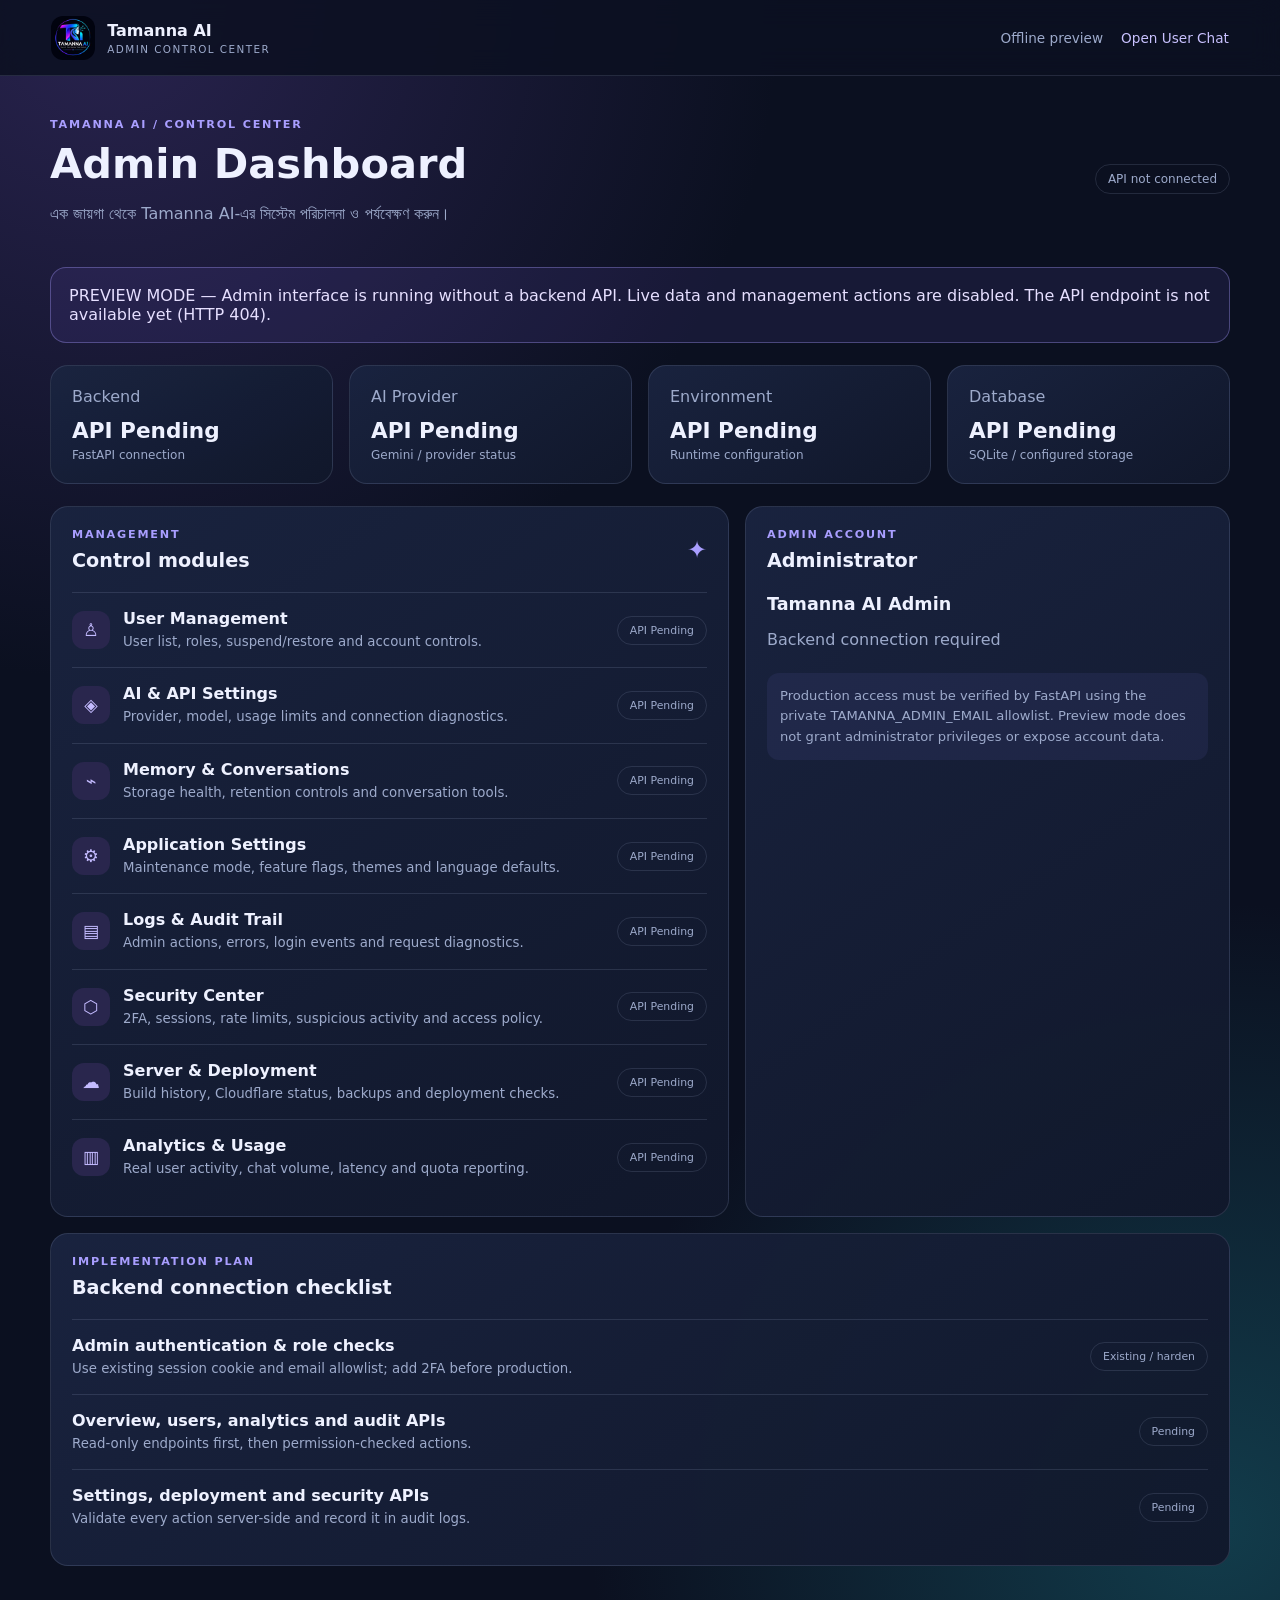
==== admin/index.html @ 32083f6c "Complete replacement with source chat and admin panels" ====
<!doctype html>
<html lang="bn">
<head>
  <meta charset="utf-8"><meta name="viewport" content="width=device-width,initial-scale=1">
  <meta name="theme-color" content="#11172b"><title>Tamanna AI — Admin Control Center</title>
  <link rel="icon" href="../assets/tamanna-ai-official-logo.jpg" type="image/svg+xml"><link rel="stylesheet" href="../css/admin.css">
</head>
<body>
<header class="admin-topbar"><a class="admin-brand" href="../"><img src="../assets/tamanna-ai-official-logo.jpg" alt="Tamanna AI TI Logo"><span><strong>Tamanna AI</strong><small>ADMIN CONTROL CENTER</small></span></a><div class="top-actions"><span id="adminIdentity">Admin workspace</span><a class="top-link" href="../">Open User Chat</a></div></header>
<main class="admin-main">
<section class="welcome"><div><p class="eyebrow">TAMANNA AI / CONTROL CENTER</p><h1>Admin Dashboard</h1><p>এক জায়গা থেকে Tamanna AI-এর সিস্টেম পরিচালনা ও পর্যবেক্ষণ করুন।</p></div><span id="systemStatus" class="status-pill">Checking connection…</span></section>
<section id="modeBanner" class="access-state" role="status" aria-live="polite">Backend connection যাচাই করা হচ্ছে…</section>
<section id="adminContent">
<div class="stats-grid">
<article class="stat-card"><span>Backend</span><strong id="backendStatus">API Pending</strong><small>FastAPI connection</small></article>
<article class="stat-card"><span>AI Provider</span><strong id="modelProvider">API Pending</strong><small>Gemini / provider status</small></article>
<article class="stat-card"><span>Environment</span><strong id="environment">API Pending</strong><small>Runtime configuration</small></article>
<article class="stat-card"><span>Database</span><strong id="database">API Pending</strong><small>SQLite / configured storage</small></article>
</div>
<div class="admin-grid">
<section class="panel-card"><div class="panel-heading"><div><p class="eyebrow">MANAGEMENT</p><h2>Control modules</h2></div><span class="panel-icon">✦</span></div><div class="tool-list">
<div class="tool-row"><span class="tool-icon">♙</span><div><strong>User Management</strong><small>User list, roles, suspend/restore and account controls.</small></div><span class="tool-state">API Pending</span></div>
<div class="tool-row"><span class="tool-icon">◈</span><div><strong>AI & API Settings</strong><small>Provider, model, usage limits and connection diagnostics.</small></div><span class="tool-state">API Pending</span></div>
<div class="tool-row"><span class="tool-icon">⌁</span><div><strong>Memory & Conversations</strong><small>Storage health, retention controls and conversation tools.</small></div><span class="tool-state">API Pending</span></div>
<div class="tool-row"><span class="tool-icon">⚙</span><div><strong>Application Settings</strong><small>Maintenance mode, feature flags, themes and language defaults.</small></div><span class="tool-state">API Pending</span></div>
<div class="tool-row"><span class="tool-icon">▤</span><div><strong>Logs & Audit Trail</strong><small>Admin actions, errors, login events and request diagnostics.</small></div><span class="tool-state">API Pending</span></div>
<div class="tool-row"><span class="tool-icon">⬡</span><div><strong>Security Center</strong><small>2FA, sessions, rate limits, suspicious activity and access policy.</small></div><span class="tool-state">API Pending</span></div>
<div class="tool-row"><span class="tool-icon">☁</span><div><strong>Server & Deployment</strong><small>Build history, Cloudflare status, backups and deployment checks.</small></div><span class="tool-state">API Pending</span></div>
<div class="tool-row"><span class="tool-icon">▥</span><div><strong>Analytics & Usage</strong><small>Real user activity, chat volume, latency and quota reporting.</small></div><span class="tool-state">API Pending</span></div>
</div></section>
<section class="panel-card"><div class="panel-heading"><div><p class="eyebrow">ADMIN ACCOUNT</p><h2>Administrator</h2></div></div><p id="adminName" class="admin-name">Tamanna AI Admin</p><p id="adminEmail" class="admin-email">Tamanna456760@gmail.com</p><p class="security-note">Production access must be verified by FastAPI using the private TAMANNA_ADMIN_EMAIL allowlist. Preview mode does not grant administrator privileges or expose account data.</p><button id="adminLogout" class="logout-button" type="button" hidden>Sign out</button>
</section>
</div>
<section class="panel-card api-checklist"><p class="eyebrow">IMPLEMENTATION PLAN</p><h2>Backend connection checklist</h2><div class="tool-list">
<div class="tool-row"><div><strong>Admin authentication & role checks</strong><small>Use existing session cookie and email allowlist; add 2FA before production.</small></div><span class="tool-state">Existing / harden</span></div>
<div class="tool-row"><div><strong>Overview, users, analytics and audit APIs</strong><small>Read-only endpoints first, then permission-checked actions.</small></div><span class="tool-state">Pending</span></div>
<div class="tool-row"><div><strong>Settings, deployment and security APIs</strong><small>Validate every action server-side and record it in audit logs.</small></div><span class="tool-state">Pending</span></div>
</div></section>
</section>
</main>
<script src="../js/admin.js?v=20261106_preview"></script>
</body></html>
---- css/admin.css ----
:root{color-scheme:dark;--bg:#0b1020;--panel:#141c32;--panel2:#1b2541;--line:rgba(184,197,235,.14);--text:#eef1ff;--muted:#9daacb;--accent:#9181ff}*{box-sizing:border-box}body{margin:0;min-height:100vh;background:radial-gradient(circle at 8% 0%,#29234f,transparent 34%),radial-gradient(circle at 95% 95%,#123c4b,transparent 32%),var(--bg);color:var(--text);font-family:system-ui,-apple-system,sans-serif}.admin-topbar{height:76px;padding:0 clamp(16px,4vw,54px);display:flex;align-items:center;justify-content:space-between;border-bottom:1px solid var(--line);background:rgba(12,17,34,.88);backdrop-filter:blur(14px)}.admin-brand{display:flex;align-items:center;gap:12px;color:inherit;text-decoration:none}.admin-brand img{width:44px;height:44px;border-radius:12px}.admin-brand strong,.admin-brand small{display:block}.admin-brand small{margin-top:3px;font-size:.65rem;letter-spacing:.14em;color:var(--muted)}.top-actions{display:flex;align-items:center;gap:18px;color:var(--muted);font-size:.85rem}.top-link{color:#c9c2ff;text-decoration:none}.admin-main{width:min(1180px,calc(100% - 36px));margin:42px auto}.welcome{display:flex;align-items:center;justify-content:space-between;gap:20px;margin-bottom:28px}.eyebrow{margin:0 0 8px;color:#a99eff;font-size:.7rem;letter-spacing:.16em;font-weight:700}.welcome h1{margin:0;font-size:clamp(1.8rem,4vw,2.6rem)}.welcome p:last-child{color:var(--muted)}.status-pill,.tool-state{border:1px solid var(--line);border-radius:999px;padding:7px 12px;font-size:.75rem;color:var(--muted)}.status-pill.online,.tool-state.enabled{color:#75e0bd;border-color:rgba(117,224,189,.25)}.access-state{padding:18px;border:1px solid var(--line);border-radius:16px;background:var(--panel);color:var(--muted)}.access-state.error{color:#ffabb3;border-color:rgba(255,107,122,.3)}.stats-grid{display:grid;grid-template-columns:repeat(4,minmax(0,1fr));gap:16px;margin:22px 0}.stat-card,.panel-card{background:linear-gradient(145deg,rgba(26,36,64,.96),rgba(17,24,43,.96));border:1px solid var(--line);border-radius:18px;padding:21px}.stat-card span,.stat-card small{display:block;color:var(--muted)}.stat-card strong{display:block;margin:12px 0 5px;font-size:1.35rem;overflow-wrap:anywhere}.stat-card small{font-size:.75rem}.admin-grid{display:grid;grid-template-columns:1.4fr 1fr;gap:16px}.panel-heading{display:flex;justify-content:space-between;align-items:center}.panel-heading h2{margin:0;font-size:1.2rem}.panel-icon{font-size:1.5rem;color:#a99eff}.tool-list{margin-top:20px}.tool-row{display:flex;align-items:center;gap:13px;padding:16px 0;border-top:1px solid var(--line)}.tool-icon{width:38px;height:38px;display:grid;place-items:center;border-radius:12px;background:#29264d;color:#c4bbff;font-size:1.1rem;flex:none}.tool-row div{min-width:0;flex:1}.tool-row strong,.tool-row small{display:block}.tool-row small{margin-top:4px;color:var(--muted);line-height:1.45}.tool-state{white-space:nowrap;font-size:.68rem}.admin-name{font-size:1.1rem;font-weight:700;margin:22px 0 4px}.admin-email,.security-note{color:var(--muted);overflow-wrap:anywhere}.security-note{margin-top:24px;padding:13px;border-radius:12px;background:rgba(145,129,255,.08);font-size:.82rem;line-height:1.55}.logout-button{margin-top:15px;padding:11px 16px;border:1px solid rgba(255,125,145,.28);border-radius:11px;background:#43253b;color:#ffdce2;font:inherit;cursor:pointer}@media(max-width:800px){.stats-grid{grid-template-columns:repeat(2,minmax(0,1fr))}.admin-grid{grid-template-columns:1fr}}@media(max-width:520px){.admin-topbar{height:auto;min-height:70px;padding:12px}.top-actions{gap:9px;font-size:.72rem}.admin-brand img{width:38px;height:38px}.admin-main{margin:26px auto}.welcome{align-items:flex-start;flex-direction:column}.stats-grid{gap:10px}.stat-card,.panel-card{padding:15px}.tool-row{align-items:flex-start;flex-wrap:wrap}.tool-state{margin-left:50px}}
.access-state.preview{color:#e6dfff;border-color:rgba(169,158,255,.35);background:rgba(113,94,210,.12)}.access-state.error{color:#ffb7c0;border-color:rgba(255,107,122,.35)}.api-checklist{margin-top:16px}.api-checklist h2{margin:0;font-size:1.2rem}
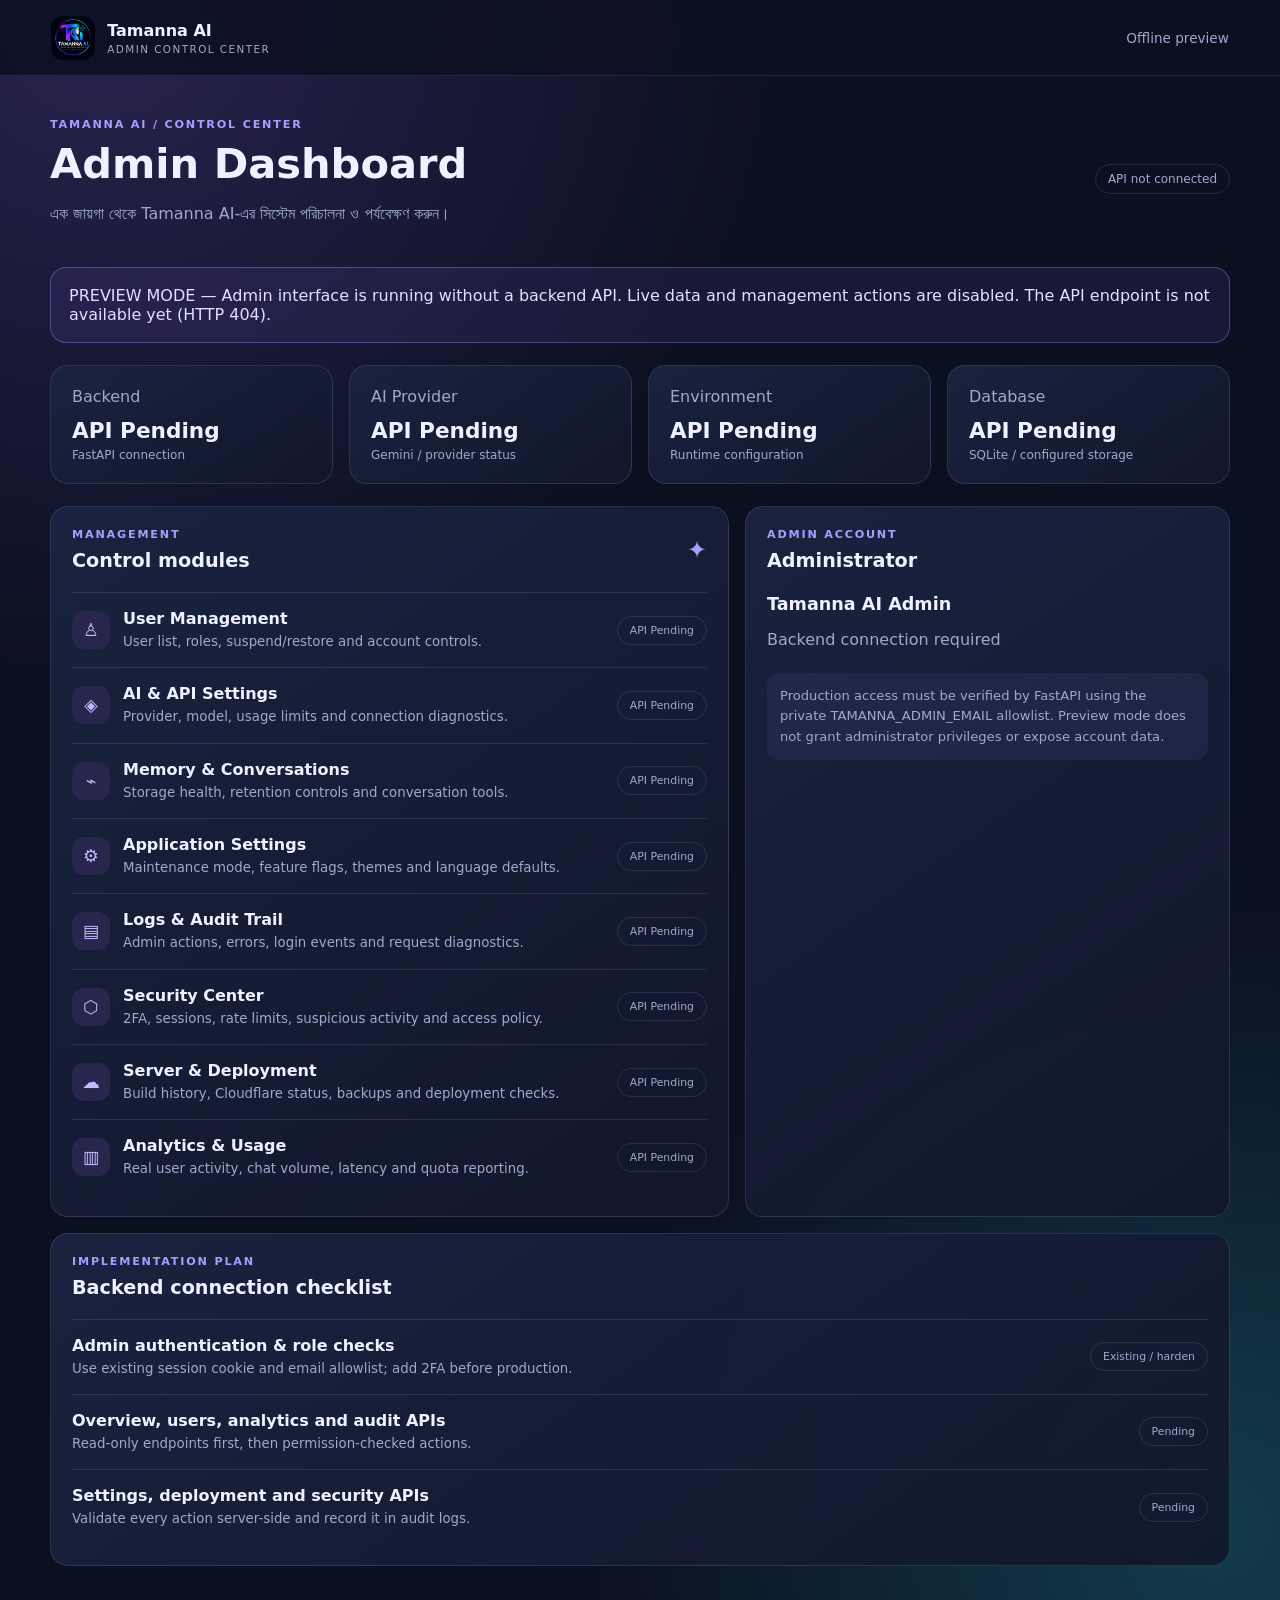
==== commit 81ffcd3e: "Remove cross-navigation from isolated admin panel" ====
--- a/admin/index.html
+++ b/admin/index.html
@@ -6,7 +6,7 @@
   <link rel="icon" href="../assets/tamanna-ai-official-logo.jpg" type="image/svg+xml"><link rel="stylesheet" href="../css/admin.css">
 </head>
 <body>
-<header class="admin-topbar"><a class="admin-brand" href="../"><img src="../assets/tamanna-ai-official-logo.jpg" alt="Tamanna AI TI Logo"><span><strong>Tamanna AI</strong><small>ADMIN CONTROL CENTER</small></span></a><div class="top-actions"><span id="adminIdentity">Admin workspace</span><a class="top-link" href="../">Open User Chat</a></div></header>
+<header class="admin-topbar"><div class="admin-brand"><img src="../assets/tamanna-ai-official-logo.jpg" alt="Tamanna AI TI Logo"><span><strong>Tamanna AI</strong><small>ADMIN CONTROL CENTER</small></span></div><div class="top-actions"><span id="adminIdentity">Admin workspace</span></div></header>
 <main class="admin-main">
 <section class="welcome"><div><p class="eyebrow">TAMANNA AI / CONTROL CENTER</p><h1>Admin Dashboard</h1><p>এক জায়গা থেকে Tamanna AI-এর সিস্টেম পরিচালনা ও পর্যবেক্ষণ করুন।</p></div><span id="systemStatus" class="status-pill">Checking connection…</span></section>
 <section id="modeBanner" class="access-state" role="status" aria-live="polite">Backend connection যাচাই করা হচ্ছে…</section>
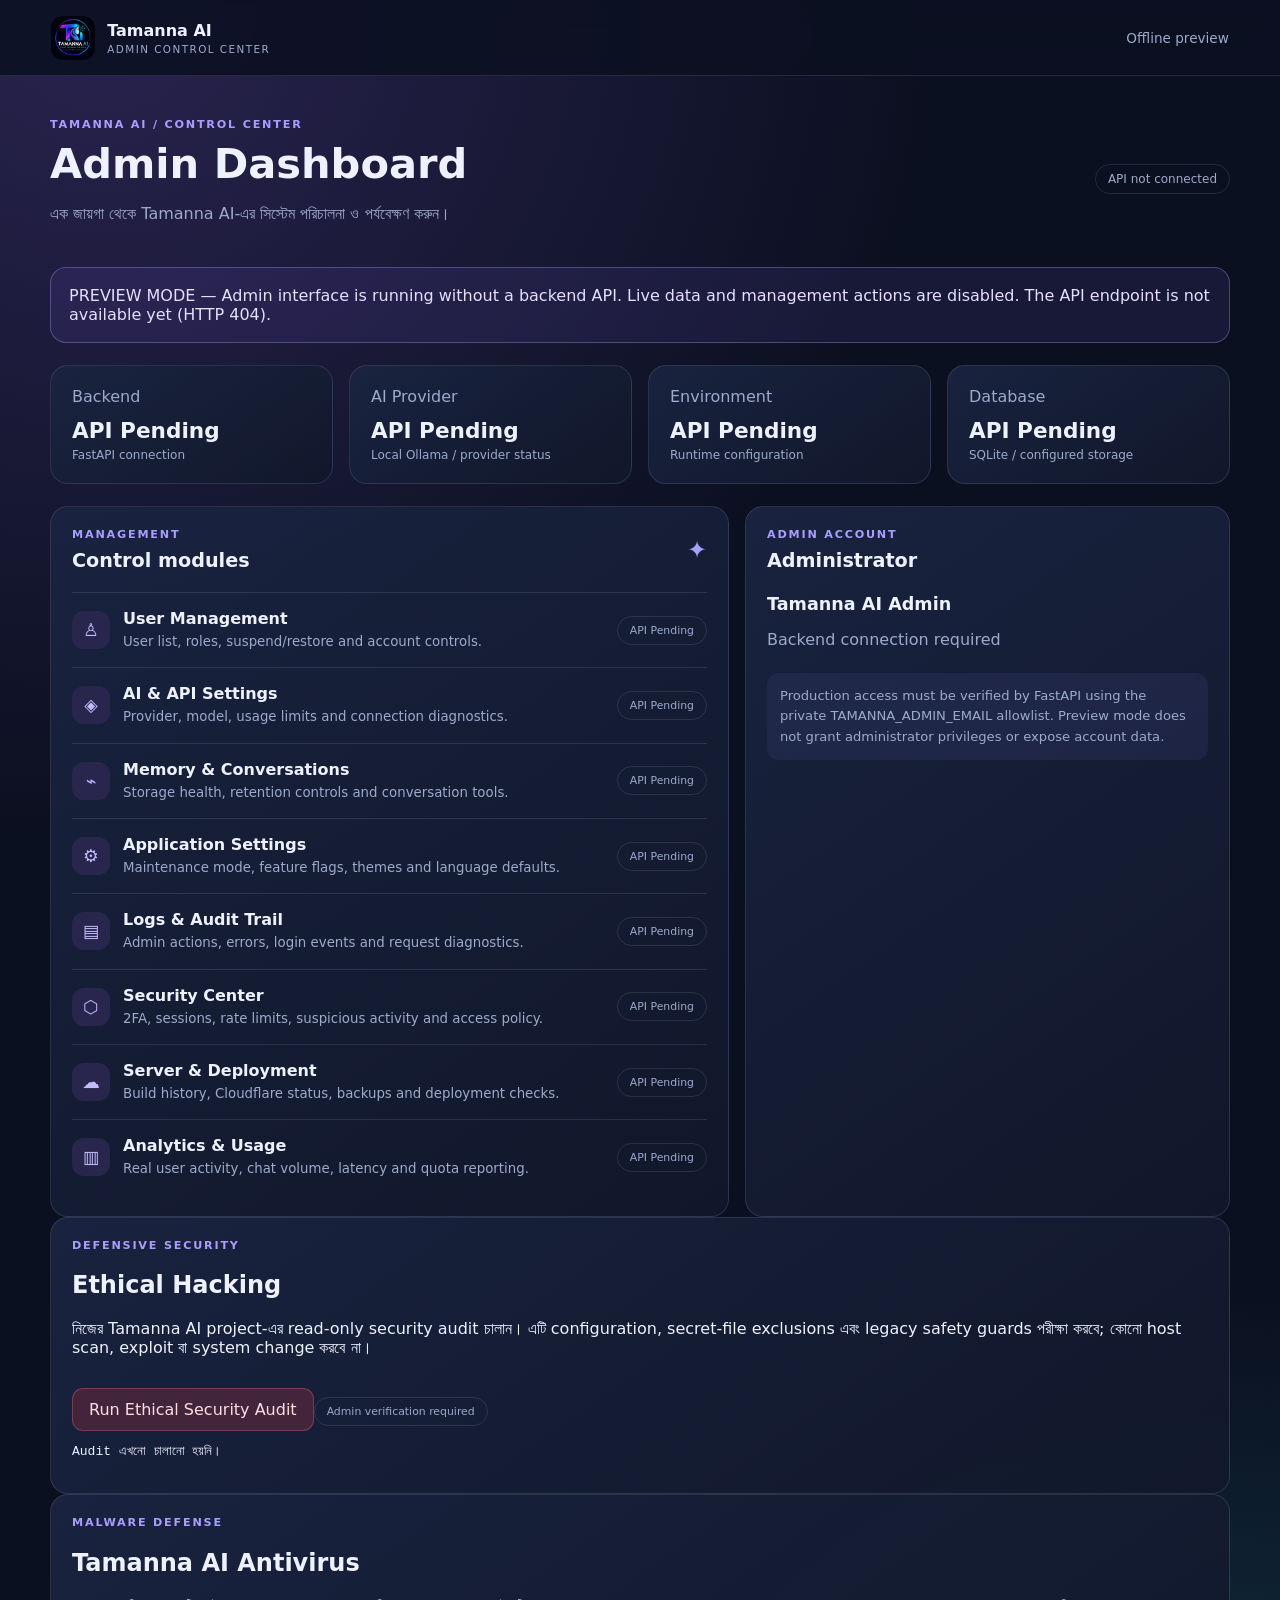
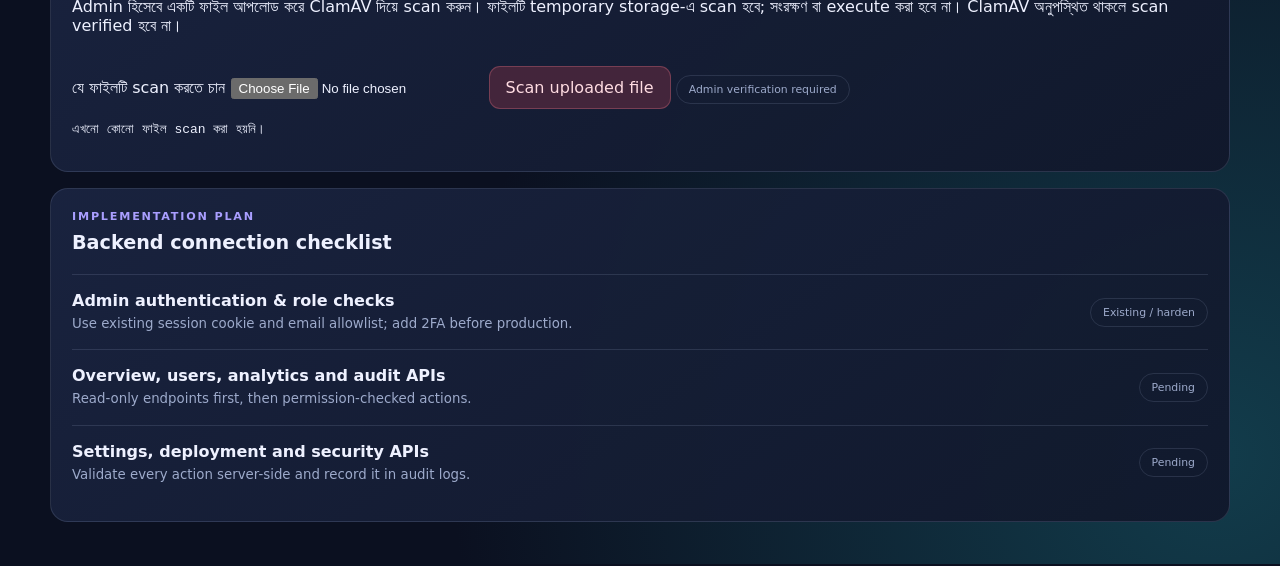
==== commit 711ee365: "Add working defensive audit and antivirus controls to admin panel" ====
--- a/admin/index.html
+++ b/admin/index.html
@@ -3,7 +3,7 @@
 <head>
   <meta charset="utf-8"><meta name="viewport" content="width=device-width,initial-scale=1">
   <meta name="theme-color" content="#11172b"><title>Tamanna AI — Admin Control Center</title>
-  <link rel="icon" href="../assets/tamanna-ai-official-logo.jpg" type="image/svg+xml"><link rel="stylesheet" href="../css/admin.css">
+  <link rel="icon" href="/assets/tamanna-logo.svg" type="image/svg+xml"><link rel="stylesheet" href="../css/admin.css">
 </head>
 <body>
 <header class="admin-topbar"><div class="admin-brand"><img src="../assets/tamanna-ai-official-logo.jpg" alt="Tamanna AI TI Logo"><span><strong>Tamanna AI</strong><small>ADMIN CONTROL CENTER</small></span></div><div class="top-actions"><span id="adminIdentity">Admin workspace</span></div></header>
@@ -13,7 +13,7 @@
 <section id="adminContent">
 <div class="stats-grid">
 <article class="stat-card"><span>Backend</span><strong id="backendStatus">API Pending</strong><small>FastAPI connection</small></article>
-<article class="stat-card"><span>AI Provider</span><strong id="modelProvider">API Pending</strong><small>Gemini / provider status</small></article>
+<article class="stat-card"><span>AI Provider</span><strong id="modelProvider">API Pending</strong><small>Local Ollama / provider status</small></article>
 <article class="stat-card"><span>Environment</span><strong id="environment">API Pending</strong><small>Runtime configuration</small></article>
 <article class="stat-card"><span>Database</span><strong id="database">API Pending</strong><small>SQLite / configured storage</small></article>
 </div>
@@ -31,6 +31,26 @@
 <section class="panel-card"><div class="panel-heading"><div><p class="eyebrow">ADMIN ACCOUNT</p><h2>Administrator</h2></div></div><p id="adminName" class="admin-name">Tamanna AI Admin</p><p id="adminEmail" class="admin-email">Tamanna456760@gmail.com</p><p class="security-note">Production access must be verified by FastAPI using the private TAMANNA_ADMIN_EMAIL allowlist. Preview mode does not grant administrator privileges or expose account data.</p><button id="adminLogout" class="logout-button" type="button" hidden>Sign out</button>
 </section>
 </div>
+<section class="panel-card ethical-audit-panel" aria-labelledby="ethicalAuditTitle">
+<p class="eyebrow">DEFENSIVE SECURITY</p><h2 id="ethicalAuditTitle">Ethical Hacking</h2>
+<p class="ethical-audit-copy">নিজের Tamanna AI project-এর read-only security audit চালান। এটি configuration, secret-file exclusions এবং legacy safety guards পরীক্ষা করবে; কোনো host scan, exploit বা system change করবে না।</p>
+<div class="ethical-audit-actions"><button id="runEthicalAudit" class="logout-button" type="button">Run Ethical Security Audit</button><span id="ethicalAuditStatus" class="tool-state">Admin verification required</span></div>
+<pre id="ethicalAuditReport" class="ethical-audit-report" role="status" aria-live="polite">Audit এখনো চালানো হয়নি।</pre>
+</section>
+
+<section class="panel-card antivirus-panel" aria-labelledby="antivirusTitle">
+  <p class="eyebrow">MALWARE DEFENSE</p>
+  <h2 id="antivirusTitle">Tamanna AI Antivirus</h2>
+  <p class="ethical-audit-copy">Admin হিসেবে একটি ফাইল আপলোড করে ClamAV দিয়ে scan করুন। ফাইলটি temporary storage-এ scan হবে; সংরক্ষণ বা execute করা হবে না। ClamAV অনুপস্থিত থাকলে scan verified হবে না।</p>
+  <form id="antivirusForm" class="antivirus-form">
+    <label for="antivirusFile">যে ফাইলটি scan করতে চান</label>
+    <input id="antivirusFile" name="file" type="file" required>
+    <button id="antivirusScanButton" class="logout-button" type="submit">Scan uploaded file</button>
+    <span id="antivirusScanStatus" class="tool-state">Admin verification required</span>
+  </form>
+  <pre id="antivirusScanReport" class="ethical-audit-report" role="status" aria-live="polite">এখনো কোনো ফাইল scan করা হয়নি।</pre>
+</section>
+
 <section class="panel-card api-checklist"><p class="eyebrow">IMPLEMENTATION PLAN</p><h2>Backend connection checklist</h2><div class="tool-list">
 <div class="tool-row"><div><strong>Admin authentication & role checks</strong><small>Use existing session cookie and email allowlist; add 2FA before production.</small></div><span class="tool-state">Existing / harden</span></div>
 <div class="tool-row"><div><strong>Overview, users, analytics and audit APIs</strong><small>Read-only endpoints first, then permission-checked actions.</small></div><span class="tool-state">Pending</span></div>
@@ -38,5 +58,5 @@
 </div></section>
 </section>
 </main>
-<script src="../js/admin.js?v=20261106_preview"></script>
+<script src="../js/admin.js?v=20261112_admin_controls"></script>
 </body></html>
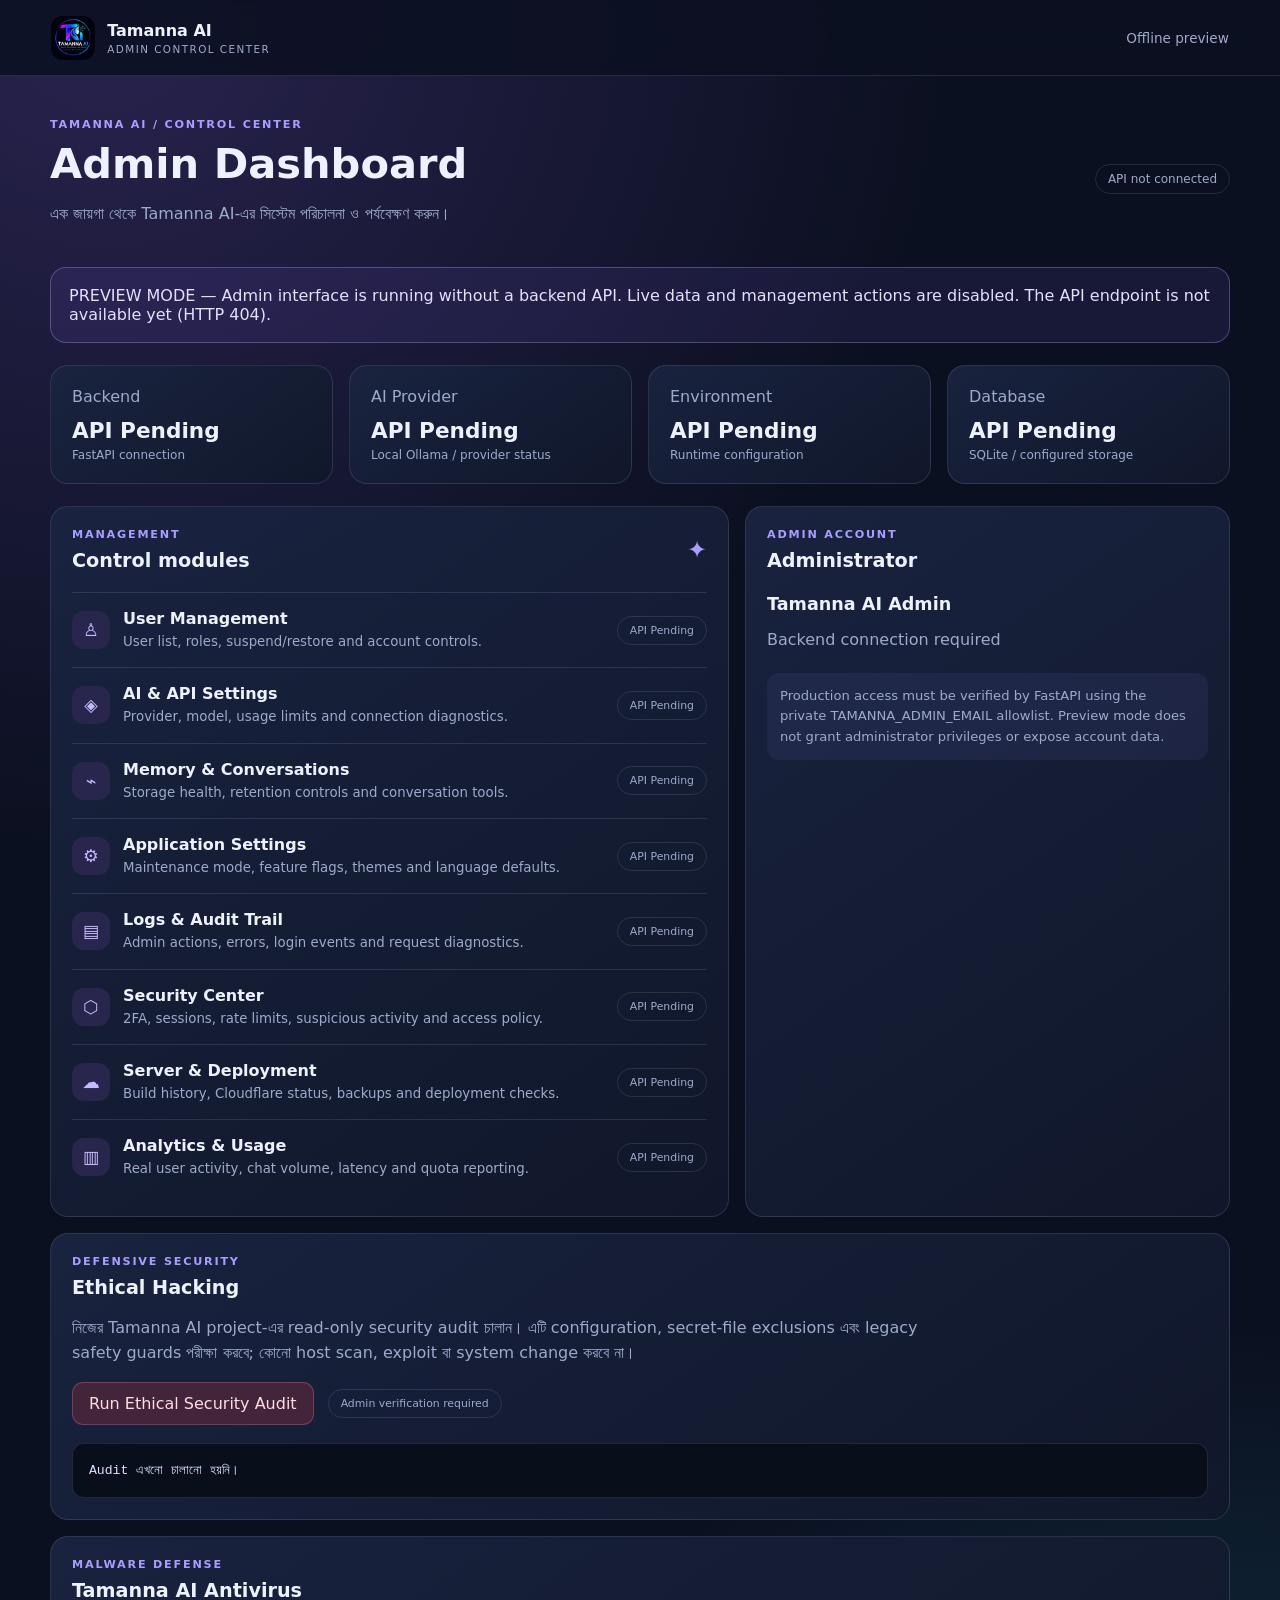
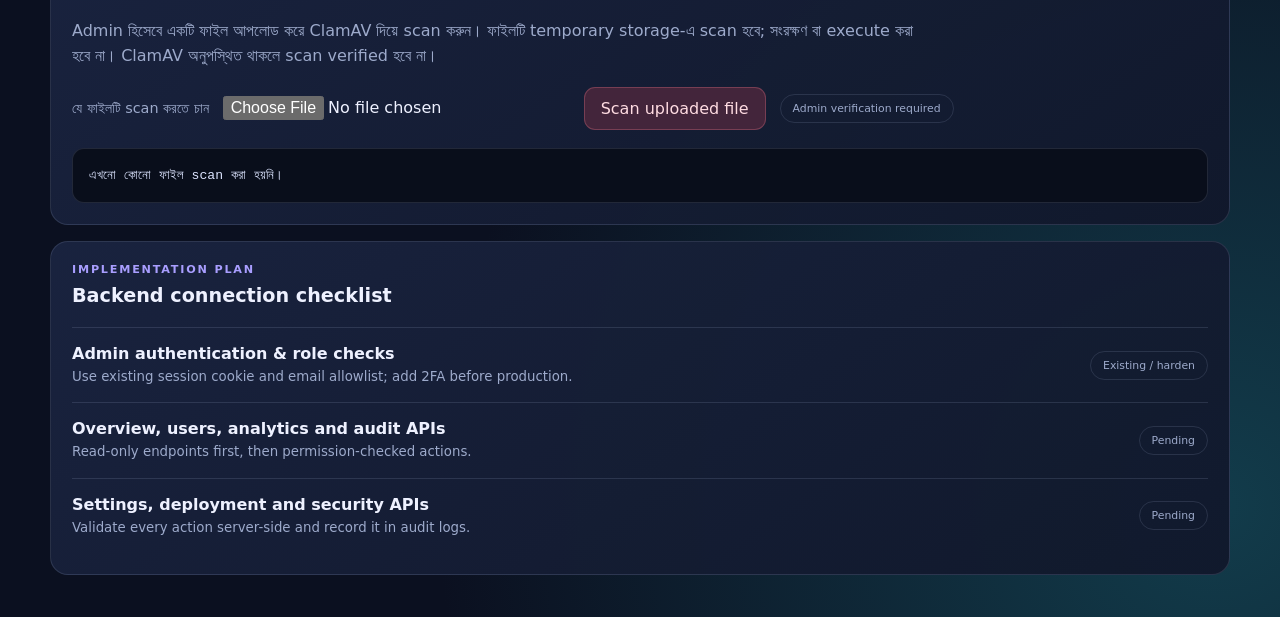
==== commit 5e2cacfd: "Fix admin panel favicon asset path" ====
--- a/admin/index.html
+++ b/admin/index.html
@@ -3,7 +3,7 @@
 <head>
   <meta charset="utf-8"><meta name="viewport" content="width=device-width,initial-scale=1">
   <meta name="theme-color" content="#11172b"><title>Tamanna AI — Admin Control Center</title>
-  <link rel="icon" href="/assets/tamanna-logo.svg" type="image/svg+xml"><link rel="stylesheet" href="../css/admin.css">
+  <link rel="icon" href="../assets/tamanna-ai-official-logo.jpg" type="image/jpeg"><link rel="stylesheet" href="../css/admin.css">
 </head>
 <body>
 <header class="admin-topbar"><div class="admin-brand"><img src="../assets/tamanna-ai-official-logo.jpg" alt="Tamanna AI TI Logo"><span><strong>Tamanna AI</strong><small>ADMIN CONTROL CENTER</small></span></div><div class="top-actions"><span id="adminIdentity">Admin workspace</span></div></header>
--- a/css/admin.css
+++ b/css/admin.css
@@ -1,2 +1,6 @@
 :root{color-scheme:dark;--bg:#0b1020;--panel:#141c32;--panel2:#1b2541;--line:rgba(184,197,235,.14);--text:#eef1ff;--muted:#9daacb;--accent:#9181ff}*{box-sizing:border-box}body{margin:0;min-height:100vh;background:radial-gradient(circle at 8% 0%,#29234f,transparent 34%),radial-gradient(circle at 95% 95%,#123c4b,transparent 32%),var(--bg);color:var(--text);font-family:system-ui,-apple-system,sans-serif}.admin-topbar{height:76px;padding:0 clamp(16px,4vw,54px);display:flex;align-items:center;justify-content:space-between;border-bottom:1px solid var(--line);background:rgba(12,17,34,.88);backdrop-filter:blur(14px)}.admin-brand{display:flex;align-items:center;gap:12px;color:inherit;text-decoration:none}.admin-brand img{width:44px;height:44px;border-radius:12px}.admin-brand strong,.admin-brand small{display:block}.admin-brand small{margin-top:3px;font-size:.65rem;letter-spacing:.14em;color:var(--muted)}.top-actions{display:flex;align-items:center;gap:18px;color:var(--muted);font-size:.85rem}.top-link{color:#c9c2ff;text-decoration:none}.admin-main{width:min(1180px,calc(100% - 36px));margin:42px auto}.welcome{display:flex;align-items:center;justify-content:space-between;gap:20px;margin-bottom:28px}.eyebrow{margin:0 0 8px;color:#a99eff;font-size:.7rem;letter-spacing:.16em;font-weight:700}.welcome h1{margin:0;font-size:clamp(1.8rem,4vw,2.6rem)}.welcome p:last-child{color:var(--muted)}.status-pill,.tool-state{border:1px solid var(--line);border-radius:999px;padding:7px 12px;font-size:.75rem;color:var(--muted)}.status-pill.online,.tool-state.enabled{color:#75e0bd;border-color:rgba(117,224,189,.25)}.access-state{padding:18px;border:1px solid var(--line);border-radius:16px;background:var(--panel);color:var(--muted)}.access-state.error{color:#ffabb3;border-color:rgba(255,107,122,.3)}.stats-grid{display:grid;grid-template-columns:repeat(4,minmax(0,1fr));gap:16px;margin:22px 0}.stat-card,.panel-card{background:linear-gradient(145deg,rgba(26,36,64,.96),rgba(17,24,43,.96));border:1px solid var(--line);border-radius:18px;padding:21px}.stat-card span,.stat-card small{display:block;color:var(--muted)}.stat-card strong{display:block;margin:12px 0 5px;font-size:1.35rem;overflow-wrap:anywhere}.stat-card small{font-size:.75rem}.admin-grid{display:grid;grid-template-columns:1.4fr 1fr;gap:16px}.panel-heading{display:flex;justify-content:space-between;align-items:center}.panel-heading h2{margin:0;font-size:1.2rem}.panel-icon{font-size:1.5rem;color:#a99eff}.tool-list{margin-top:20px}.tool-row{display:flex;align-items:center;gap:13px;padding:16px 0;border-top:1px solid var(--line)}.tool-icon{width:38px;height:38px;display:grid;place-items:center;border-radius:12px;background:#29264d;color:#c4bbff;font-size:1.1rem;flex:none}.tool-row div{min-width:0;flex:1}.tool-row strong,.tool-row small{display:block}.tool-row small{margin-top:4px;color:var(--muted);line-height:1.45}.tool-state{white-space:nowrap;font-size:.68rem}.admin-name{font-size:1.1rem;font-weight:700;margin:22px 0 4px}.admin-email,.security-note{color:var(--muted);overflow-wrap:anywhere}.security-note{margin-top:24px;padding:13px;border-radius:12px;background:rgba(145,129,255,.08);font-size:.82rem;line-height:1.55}.logout-button{margin-top:15px;padding:11px 16px;border:1px solid rgba(255,125,145,.28);border-radius:11px;background:#43253b;color:#ffdce2;font:inherit;cursor:pointer}@media(max-width:800px){.stats-grid{grid-template-columns:repeat(2,minmax(0,1fr))}.admin-grid{grid-template-columns:1fr}}@media(max-width:520px){.admin-topbar{height:auto;min-height:70px;padding:12px}.top-actions{gap:9px;font-size:.72rem}.admin-brand img{width:38px;height:38px}.admin-main{margin:26px auto}.welcome{align-items:flex-start;flex-direction:column}.stats-grid{gap:10px}.stat-card,.panel-card{padding:15px}.tool-row{align-items:flex-start;flex-wrap:wrap}.tool-state{margin-left:50px}}
 .access-state.preview{color:#e6dfff;border-color:rgba(169,158,255,.35);background:rgba(113,94,210,.12)}.access-state.error{color:#ffb7c0;border-color:rgba(255,107,122,.35)}.api-checklist{margin-top:16px}.api-checklist h2{margin:0;font-size:1.2rem}
+
+.ethical-audit-panel{margin-top:16px}.ethical-audit-panel h2{margin:0;font-size:1.2rem}.ethical-audit-copy{max-width:850px;color:var(--muted);line-height:1.6}.ethical-audit-actions{display:flex;align-items:center;gap:14px;flex-wrap:wrap}.ethical-audit-actions .logout-button{margin:0}.ethical-audit-actions .logout-button:disabled{opacity:.55;cursor:wait}.ethical-audit-report{margin:18px 0 0;padding:16px;max-height:420px;overflow:auto;white-space:pre-wrap;overflow-wrap:anywhere;border:1px solid var(--line);border-radius:12px;background:#090e1b;color:#dce4ff;font: .82rem/1.6 ui-monospace,SFMono-Regular,Consolas,monospace}
+
+.antivirus-panel{margin-top:16px}.antivirus-panel h2{margin:0;font-size:1.2rem}.antivirus-form{display:flex;align-items:center;gap:14px;flex-wrap:wrap;margin-top:18px}.antivirus-form label{color:var(--muted);font-size:.9rem}.antivirus-form input{max-width:100%;color:var(--text);font:inherit}.antivirus-form .logout-button{margin:0}.antivirus-form .logout-button:disabled{opacity:.55;cursor:wait}
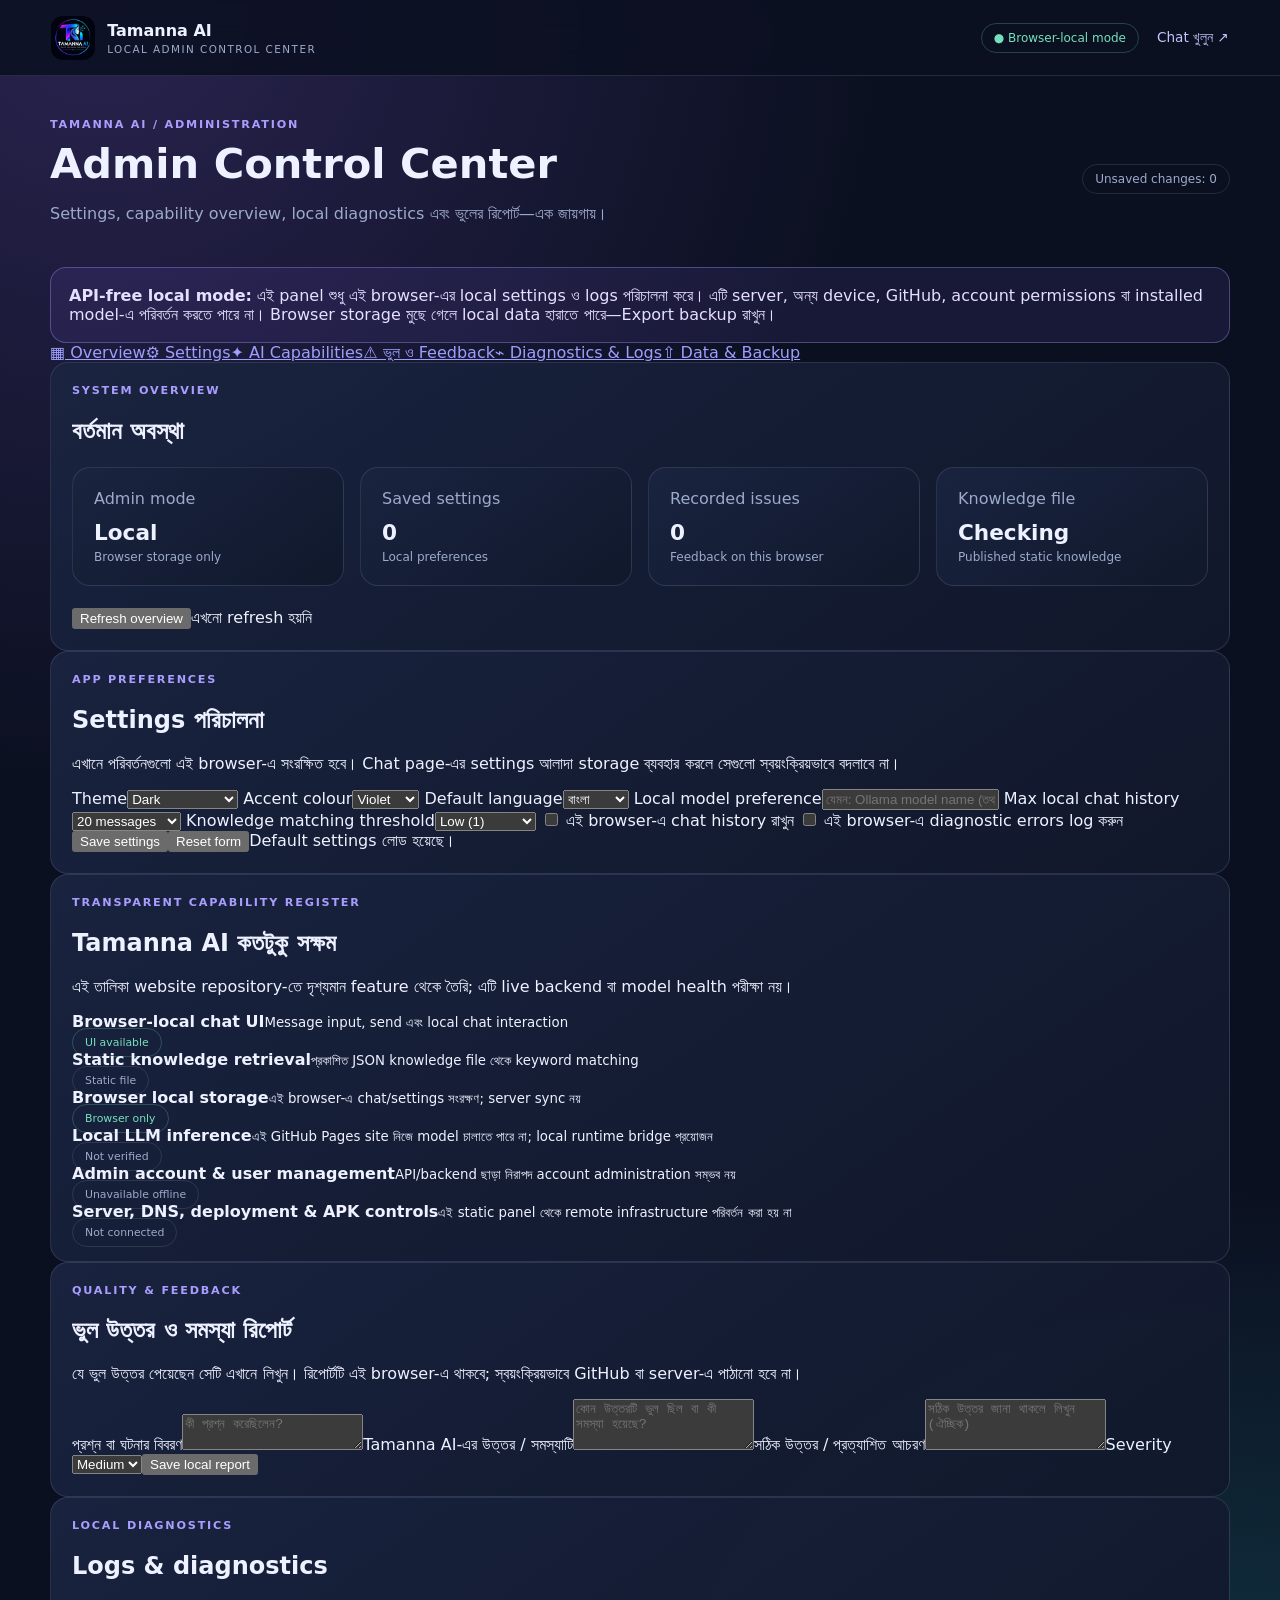
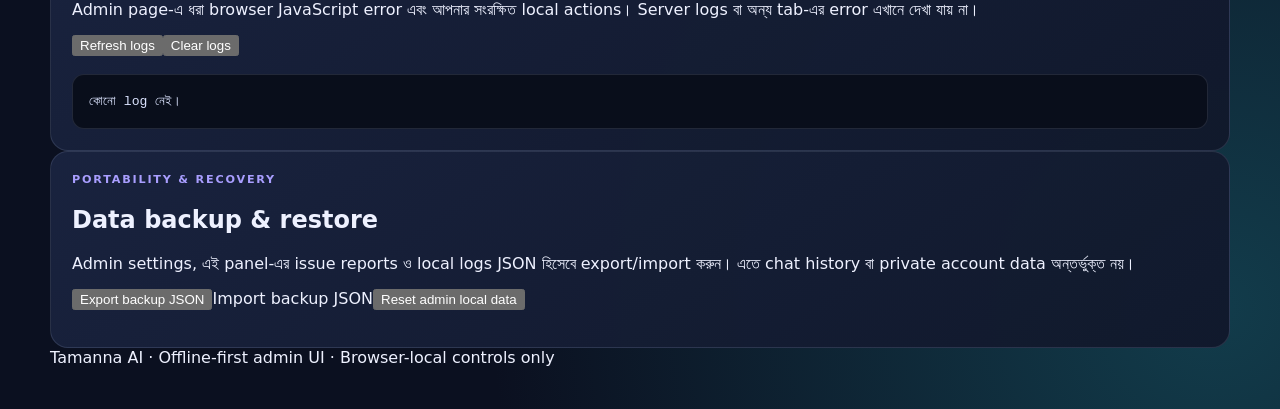
==== commit 305e6dab: "Replace API-dependent admin screen with offline-first control center" ====
--- a/admin/index.html
+++ b/admin/index.html
@@ -1,62 +1,53 @@
 <!doctype html>
 <html lang="bn">
 <head>
-  <meta charset="utf-8"><meta name="viewport" content="width=device-width,initial-scale=1">
-  <meta name="theme-color" content="#11172b"><title>Tamanna AI — Admin Control Center</title>
-  <link rel="icon" href="../assets/tamanna-ai-official-logo.jpg" type="image/jpeg"><link rel="stylesheet" href="../css/admin.css">
+<meta charset="utf-8"><meta name="viewport" content="width=device-width,initial-scale=1">
+<meta name="theme-color" content="#0b1020"><meta name="description" content="Tamanna AI offline-first local administration">
+<title>Tamanna AI — Local Admin</title>
+<link rel="icon" href="../assets/tamanna-ai-official-logo.jpg" type="image/jpeg">
+<link rel="stylesheet" href="../css/admin.css">
 </head>
-<body>
-<header class="admin-topbar"><div class="admin-brand"><img src="../assets/tamanna-ai-official-logo.jpg" alt="Tamanna AI TI Logo"><span><strong>Tamanna AI</strong><small>ADMIN CONTROL CENTER</small></span></div><div class="top-actions"><span id="adminIdentity">Admin workspace</span></div></header>
+<body class="local-admin">
+<header class="admin-topbar"><a class="admin-brand" href="../index.html"><img src="../assets/tamanna-ai-official-logo.jpg" alt="Tamanna AI"><span><strong>Tamanna AI</strong><small>LOCAL ADMIN CONTROL CENTER</small></span></a><div class="top-actions"><span class="status-pill online" id="localMode">● Browser-local mode</span><a class="top-link" href="../index.html">Chat খুলুন ↗</a></div></header>
 <main class="admin-main">
-<section class="welcome"><div><p class="eyebrow">TAMANNA AI / CONTROL CENTER</p><h1>Admin Dashboard</h1><p>এক জায়গা থেকে Tamanna AI-এর সিস্টেম পরিচালনা ও পর্যবেক্ষণ করুন।</p></div><span id="systemStatus" class="status-pill">Checking connection…</span></section>
-<section id="modeBanner" class="access-state" role="status" aria-live="polite">Backend connection যাচাই করা হচ্ছে…</section>
-<section id="adminContent">
-<div class="stats-grid">
-<article class="stat-card"><span>Backend</span><strong id="backendStatus">API Pending</strong><small>FastAPI connection</small></article>
-<article class="stat-card"><span>AI Provider</span><strong id="modelProvider">API Pending</strong><small>Local Ollama / provider status</small></article>
-<article class="stat-card"><span>Environment</span><strong id="environment">API Pending</strong><small>Runtime configuration</small></article>
-<article class="stat-card"><span>Database</span><strong id="database">API Pending</strong><small>SQLite / configured storage</small></article>
-</div>
-<div class="admin-grid">
-<section class="panel-card"><div class="panel-heading"><div><p class="eyebrow">MANAGEMENT</p><h2>Control modules</h2></div><span class="panel-icon">✦</span></div><div class="tool-list">
-<div class="tool-row"><span class="tool-icon">♙</span><div><strong>User Management</strong><small>User list, roles, suspend/restore and account controls.</small></div><span class="tool-state">API Pending</span></div>
-<div class="tool-row"><span class="tool-icon">◈</span><div><strong>AI & API Settings</strong><small>Provider, model, usage limits and connection diagnostics.</small></div><span class="tool-state">API Pending</span></div>
-<div class="tool-row"><span class="tool-icon">⌁</span><div><strong>Memory & Conversations</strong><small>Storage health, retention controls and conversation tools.</small></div><span class="tool-state">API Pending</span></div>
-<div class="tool-row"><span class="tool-icon">⚙</span><div><strong>Application Settings</strong><small>Maintenance mode, feature flags, themes and language defaults.</small></div><span class="tool-state">API Pending</span></div>
-<div class="tool-row"><span class="tool-icon">▤</span><div><strong>Logs & Audit Trail</strong><small>Admin actions, errors, login events and request diagnostics.</small></div><span class="tool-state">API Pending</span></div>
-<div class="tool-row"><span class="tool-icon">⬡</span><div><strong>Security Center</strong><small>2FA, sessions, rate limits, suspicious activity and access policy.</small></div><span class="tool-state">API Pending</span></div>
-<div class="tool-row"><span class="tool-icon">☁</span><div><strong>Server & Deployment</strong><small>Build history, Cloudflare status, backups and deployment checks.</small></div><span class="tool-state">API Pending</span></div>
-<div class="tool-row"><span class="tool-icon">▥</span><div><strong>Analytics & Usage</strong><small>Real user activity, chat volume, latency and quota reporting.</small></div><span class="tool-state">API Pending</span></div>
+<section class="welcome"><div><p class="eyebrow">TAMANNA AI / ADMINISTRATION</p><h1>Admin Control Center</h1><p>Settings, capability overview, local diagnostics এবং ভুলের রিপোর্ট—এক জায়গায়।</p></div><span class="status-pill" id="savedState">Unsaved changes: 0</span></section>
+<section class="access-state preview" role="status"><strong>API-free local mode:</strong> এই panel শুধু এই browser-এর local settings ও logs পরিচালনা করে। এটি server, অন্য device, GitHub, account permissions বা installed model-এ পরিবর্তন করতে পারে না। Browser storage মুছে গেলে local data হারাতে পারে—Export backup রাখুন।</section>
+<div class="local-admin-layout">
+<nav class="local-nav" aria-label="Admin sections">
+<a href="#overview" class="active">▦ Overview</a><a href="#settings">⚙ Settings</a><a href="#capabilities">✦ AI Capabilities</a><a href="#mistakes">⚠ ভুল ও Feedback</a><a href="#diagnostics">⌁ Diagnostics & Logs</a><a href="#data">⇧ Data & Backup</a>
+</nav>
+<div class="local-admin-content">
+<section id="overview" class="panel-card admin-section"><p class="eyebrow">SYSTEM OVERVIEW</p><h2>বর্তমান অবস্থা</h2><div class="stats-grid local-stats">
+<article class="stat-card"><span>Admin mode</span><strong id="overviewMode">Local</strong><small>Browser storage only</small></article>
+<article class="stat-card"><span>Saved settings</span><strong id="settingCount">0</strong><small>Local preferences</small></article>
+<article class="stat-card"><span>Recorded issues</span><strong id="issueCount">0</strong><small>Feedback on this browser</small></article>
+<article class="stat-card"><span>Knowledge file</span><strong id="knowledgeCount">Checking</strong><small>Published static knowledge</small></article>
+</div><div class="inline-actions"><button type="button" class="primary-button" id="refreshOverview">Refresh overview</button><span id="overviewUpdated" class="muted">এখনো refresh হয়নি</span></div></section>
+<section id="settings" class="panel-card admin-section"><p class="eyebrow">APP PREFERENCES</p><h2>Settings পরিচালনা</h2><p class="muted">এখানে পরিবর্তনগুলো এই browser-এ সংরক্ষিত হবে। Chat page-এর settings আলাদা storage ব্যবহার করলে সেগুলো স্বয়ংক্রিয়ভাবে বদলাবে না।</p>
+<form id="settingsForm" class="settings-grid">
+<label>Theme<select name="theme"><option value="dark">Dark</option><option value="light">Light</option><option value="system">System default</option></select></label>
+<label>Accent colour<select name="accent"><option value="violet">Violet</option><option value="blue">Blue</option><option value="teal">Teal</option><option value="green">Green</option><option value="gold">Gold</option><option value="pink">Pink</option><option value="orange">Orange</option></select></label>
+<label>Default language<select name="language"><option value="bn">বাংলা</option><option value="en">English</option><option value="hi">हिन्दी</option><option value="ar">العربية</option></select></label>
+<label>Local model preference<input name="model" maxlength="120" placeholder="যেমন: Ollama model name (তথ্য হিসেবে)"></label>
+<label>Max local chat history<select name="historyLimit"><option value="20">20 messages</option><option value="60">60 messages</option><option value="100">100 messages</option><option value="200">200 messages</option></select></label>
+<label>Knowledge matching threshold<select name="matchThreshold"><option value="1">Low (1)</option><option value="2">Balanced (2)</option><option value="3">Strict (3)</option><option value="5">Very strict (5)</option></select></label>
+<label class="toggle-setting"><input type="checkbox" name="saveLocalHistory"> এই browser-এ chat history রাখুন</label>
+<label class="toggle-setting"><input type="checkbox" name="collectLocalDiagnostics"> এই browser-এ diagnostic errors log করুন</label>
+<div class="form-actions"><button class="primary-button" type="submit">Save settings</button><button class="secondary-button" type="reset">Reset form</button><span id="settingsStatus" class="muted" role="status">Default settings লোড হয়েছে।</span></div>
+</form></section>
+<section id="capabilities" class="panel-card admin-section"><p class="eyebrow">TRANSPARENT CAPABILITY REGISTER</p><h2>Tamanna AI কতটুকু সক্ষম</h2><p class="muted">এই তালিকা website repository-তে দৃশ্যমান feature থেকে তৈরি; এটি live backend বা model health পরীক্ষা নয়।</p><div class="capability-list">
+<div class="capability-row"><div><strong>Browser-local chat UI</strong><small>Message input, send এবং local chat interaction</small></div><span class="tool-state enabled">UI available</span></div>
+<div class="capability-row"><div><strong>Static knowledge retrieval</strong><small>প্রকাশিত JSON knowledge file থেকে keyword matching</small></div><span class="tool-state">Static file</span></div>
+<div class="capability-row"><div><strong>Browser local storage</strong><small>এই browser-এ chat/settings সংরক্ষণ; server sync নয়</small></div><span class="tool-state enabled">Browser only</span></div>
+<div class="capability-row"><div><strong>Local LLM inference</strong><small>এই GitHub Pages site নিজে model চালাতে পারে না; local runtime bridge প্রয়োজন</small></div><span class="tool-state">Not verified</span></div>
+<div class="capability-row"><div><strong>Admin account & user management</strong><small>API/backend ছাড়া নিরাপদ account administration সম্ভব নয়</small></div><span class="tool-state">Unavailable offline</span></div>
+<div class="capability-row"><div><strong>Server, DNS, deployment & APK controls</strong><small>এই static panel থেকে remote infrastructure পরিবর্তন করা হয় না</small></div><span class="tool-state">Not connected</span></div>
 </div></section>
-<section class="panel-card"><div class="panel-heading"><div><p class="eyebrow">ADMIN ACCOUNT</p><h2>Administrator</h2></div></div><p id="adminName" class="admin-name">Tamanna AI Admin</p><p id="adminEmail" class="admin-email">Tamanna456760@gmail.com</p><p class="security-note">Production access must be verified by FastAPI using the private TAMANNA_ADMIN_EMAIL allowlist. Preview mode does not grant administrator privileges or expose account data.</p><button id="adminLogout" class="logout-button" type="button" hidden>Sign out</button>
-</section>
-</div>
-<section class="panel-card ethical-audit-panel" aria-labelledby="ethicalAuditTitle">
-<p class="eyebrow">DEFENSIVE SECURITY</p><h2 id="ethicalAuditTitle">Ethical Hacking</h2>
-<p class="ethical-audit-copy">নিজের Tamanna AI project-এর read-only security audit চালান। এটি configuration, secret-file exclusions এবং legacy safety guards পরীক্ষা করবে; কোনো host scan, exploit বা system change করবে না।</p>
-<div class="ethical-audit-actions"><button id="runEthicalAudit" class="logout-button" type="button">Run Ethical Security Audit</button><span id="ethicalAuditStatus" class="tool-state">Admin verification required</span></div>
-<pre id="ethicalAuditReport" class="ethical-audit-report" role="status" aria-live="polite">Audit এখনো চালানো হয়নি।</pre>
-</section>
-
-<section class="panel-card antivirus-panel" aria-labelledby="antivirusTitle">
-  <p class="eyebrow">MALWARE DEFENSE</p>
-  <h2 id="antivirusTitle">Tamanna AI Antivirus</h2>
-  <p class="ethical-audit-copy">Admin হিসেবে একটি ফাইল আপলোড করে ClamAV দিয়ে scan করুন। ফাইলটি temporary storage-এ scan হবে; সংরক্ষণ বা execute করা হবে না। ClamAV অনুপস্থিত থাকলে scan verified হবে না।</p>
-  <form id="antivirusForm" class="antivirus-form">
-    <label for="antivirusFile">যে ফাইলটি scan করতে চান</label>
-    <input id="antivirusFile" name="file" type="file" required>
-    <button id="antivirusScanButton" class="logout-button" type="submit">Scan uploaded file</button>
-    <span id="antivirusScanStatus" class="tool-state">Admin verification required</span>
-  </form>
-  <pre id="antivirusScanReport" class="ethical-audit-report" role="status" aria-live="polite">এখনো কোনো ফাইল scan করা হয়নি।</pre>
-</section>
-
-<section class="panel-card api-checklist"><p class="eyebrow">IMPLEMENTATION PLAN</p><h2>Backend connection checklist</h2><div class="tool-list">
-<div class="tool-row"><div><strong>Admin authentication & role checks</strong><small>Use existing session cookie and email allowlist; add 2FA before production.</small></div><span class="tool-state">Existing / harden</span></div>
-<div class="tool-row"><div><strong>Overview, users, analytics and audit APIs</strong><small>Read-only endpoints first, then permission-checked actions.</small></div><span class="tool-state">Pending</span></div>
-<div class="tool-row"><div><strong>Settings, deployment and security APIs</strong><small>Validate every action server-side and record it in audit logs.</small></div><span class="tool-state">Pending</span></div>
-</div></section>
-</section>
-</main>
-<script src="../js/admin.js?v=20261112_admin_controls"></script>
+<section id="mistakes" class="panel-card admin-section"><p class="eyebrow">QUALITY & FEEDBACK</p><h2>ভুল উত্তর ও সমস্যা রিপোর্ট</h2><p class="muted">যে ভুল উত্তর পেয়েছেন সেটি এখানে লিখুন। রিপোর্টটি এই browser-এ থাকবে; স্বয়ংক্রিয়ভাবে GitHub বা server-এ পাঠানো হবে না।</p>
+<form id="issueForm" class="issue-form"><label>প্রশ্ন বা ঘটনার বিবরণ<textarea name="prompt" rows="2" maxlength="4000" required placeholder="কী প্রশ্ন করেছিলেন?"></textarea></label><label>Tamanna AI-এর উত্তর / সমস্যাটি<textarea name="answer" rows="3" maxlength="8000" required placeholder="কোন উত্তরটি ভুল ছিল বা কী সমস্যা হয়েছে?"></textarea></label><label>সঠিক উত্তর / প্রত্যাশিত আচরণ<textarea name="expected" rows="3" maxlength="8000" placeholder="সঠিক উত্তর জানা থাকলে লিখুন (ঐচ্ছিক)"></textarea></label><label>Severity<select name="severity"><option value="low">Low</option><option value="medium" selected>Medium</option><option value="high">High</option></select></label><button class="primary-button" type="submit">Save local report</button><span id="issueStatus" class="muted" role="status"></span></form><div id="issueList" class="issue-list"></div></section>
+<section id="diagnostics" class="panel-card admin-section"><p class="eyebrow">LOCAL DIAGNOSTICS</p><h2>Logs & diagnostics</h2><p class="muted">Admin page-এ ধরা browser JavaScript error এবং আপনার সংরক্ষিত local actions। Server logs বা অন্য tab-এর error এখানে দেখা যায় না।</p><div class="inline-actions"><button id="refreshLogs" class="secondary-button" type="button">Refresh logs</button><button id="clearLogs" class="danger-button" type="button">Clear logs</button></div><pre id="logOutput" class="ethical-audit-report">কোনো log নেই।</pre></section>
+<section id="data" class="panel-card admin-section"><p class="eyebrow">PORTABILITY & RECOVERY</p><h2>Data backup & restore</h2><p class="muted">Admin settings, এই panel-এর issue reports ও local logs JSON হিসেবে export/import করুন। এতে chat history বা private account data অন্তর্ভুক্ত নয়।</p><div class="inline-actions"><button id="exportData" class="primary-button" type="button">Export backup JSON</button><label class="file-button">Import backup JSON<input id="importData" type="file" accept="application/json,.json" hidden></label><button id="resetAdminData" class="danger-button" type="button">Reset admin local data</button></div><p id="backupStatus" class="muted" role="status"></p></section>
+<footer class="admin-footer">Tamanna AI · Offline-first admin UI · Browser-local controls only</footer>
+</div></div></main>
+<script src="../js/admin.js?v=20261116_local_admin"></script>
 </body></html>
